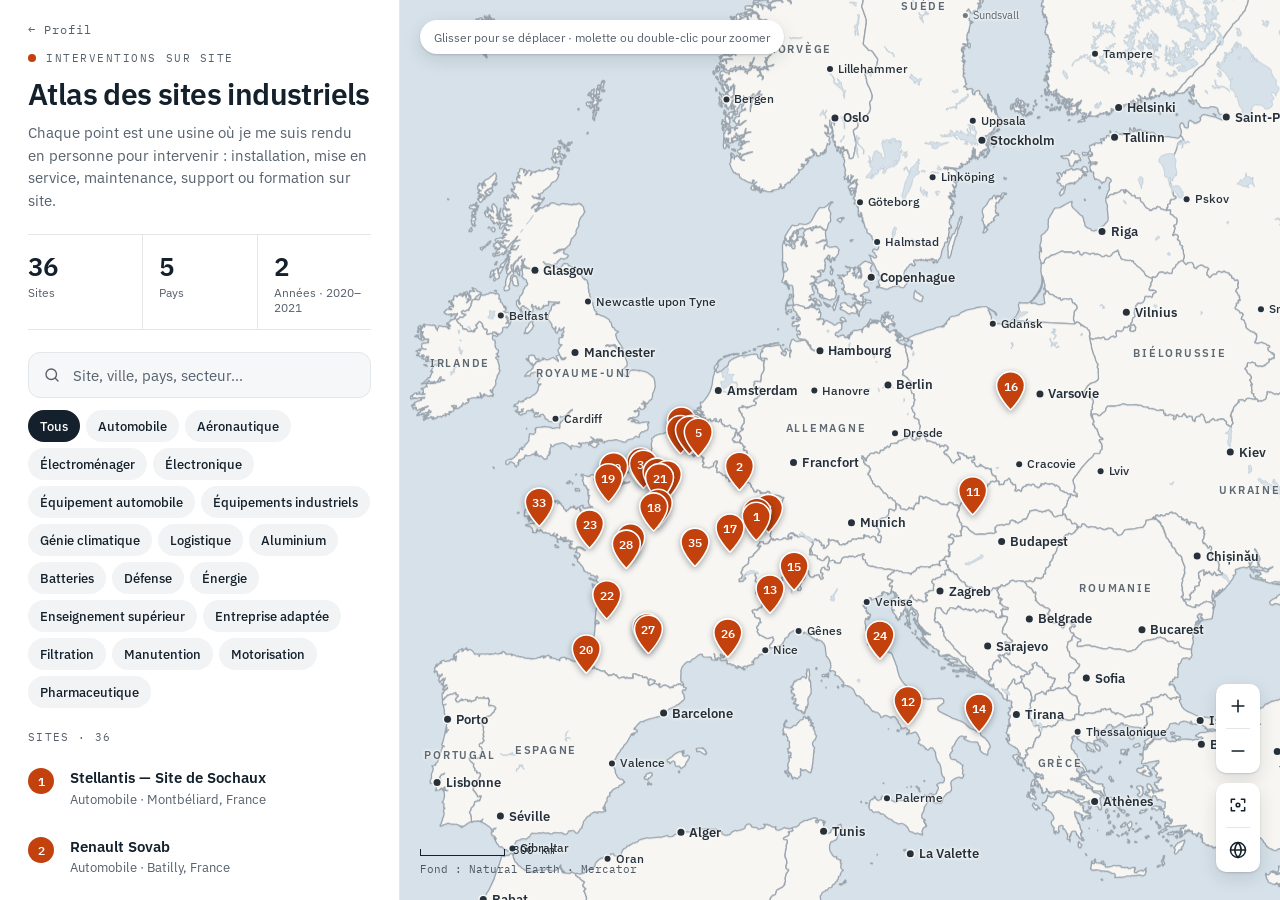
==== atlas.html @ 8c4d852d "Portfolio : profil, atlas des sites industriels et programmes rétro Co-Authored-By: Claude Opus 5.5 " ====
<!doctype html>
<html lang="fr">
<head>
<meta charset="utf-8">
<meta name="viewport" content="width=device-width, initial-scale=1">
<title>Atlas des sites industriels</title>
<link rel="preconnect" href="https://fonts.googleapis.com">
<link href="https://fonts.googleapis.com/css2?family=IBM+Plex+Mono:wght@400;500;600&family=IBM+Plex+Sans:wght@400;500;600;700&display=swap" rel="stylesheet">
<link rel="stylesheet" href="app/style.css">
</head>
<body>
<div class="atlas">

  <aside class="panel" id="panel">
    <section id="view-list">
      <div class="head">
        <a class="back mono" href="index.html">← Profil</a>
        <div class="kicker mono"><span class="dot"></span><span>Interventions sur site</span></div>
        <h1>Atlas des sites industriels</h1>
        <p class="sub" id="profile"></p>
        <div class="stats">
          <div><b id="st-sites">0</b><span>Sites</span></div>
          <div><b id="st-countries">0</b><span>Pays</span></div>
          <div><b id="st-years">—</b><span id="st-years-label">Années</span></div>
        </div>
        <div class="search">
          <label for="q" class="sr">Rechercher un site</label>
          <svg width="18" height="18" viewBox="0 0 24 24" fill="none" stroke="currentColor" stroke-width="1.8" stroke-linecap="round" aria-hidden="true"><circle cx="11" cy="11" r="7"/><path d="M20 20l-3.6-3.6"/></svg>
          <input id="q" type="search" placeholder="Site, ville, pays, secteur…" autocomplete="off">
        </div>
        <div class="chips" id="chips"></div>
      </div>
      <div class="list">
        <div class="list-label mono" id="list-label"></div>
        <div id="list"></div>
        <div class="empty" id="empty" hidden>
          <span>Aucun site ne correspond</span>
          <button class="linkbtn" id="clear" type="button">Réinitialiser les filtres</button>
        </div>
      </div>
    </section>
    <section id="view-detail" hidden></section>
  </aside>

  <div class="map" id="map">
    <div class="layer" id="layer">
      <img id="img-base" alt="Carte de l’Europe" draggable="false">
      <img id="img-reg" src="carte/regions.svg" alt="" draggable="false">
      <img id="img-sub" src="carte/subregions.svg" alt="" draggable="false">
    </div>
    <div class="labels" id="labels"></div>
    <div class="pins" id="pins"></div>
    <div class="tip" id="tip" hidden><b></b><span></span></div>

    <div class="hint">Glisser pour se déplacer · molette ou double-clic pour zoomer</div>

    <div class="controls">
      <div class="group">
        <button class="ctl" id="zin" type="button" aria-label="Zoomer" title="Zoomer"><svg width="20" height="20" viewBox="0 0 24 24" fill="none" stroke="currentColor" stroke-width="1.9" stroke-linecap="round" aria-hidden="true"><path d="M12 5v14M5 12h14"/></svg></button>
        <span class="sep"></span>
        <button class="ctl" id="zout" type="button" aria-label="Dézoomer" title="Dézoomer"><svg width="20" height="20" viewBox="0 0 24 24" fill="none" stroke="currentColor" stroke-width="1.9" stroke-linecap="round" aria-hidden="true"><path d="M5 12h14"/></svg></button>
      </div>
      <div class="group">
        <button class="ctl" id="fit" type="button" aria-label="Cadrer sur tous les sites" title="Cadrer sur les sites"><svg width="20" height="20" viewBox="0 0 24 24" fill="none" stroke="currentColor" stroke-width="1.8" stroke-linecap="round" stroke-linejoin="round" aria-hidden="true"><path d="M4 9V5h4M16 5h4v4M20 15v4h-4M8 19H4v-4"/><circle cx="12" cy="12" r="2.2"/></svg></button>
        <span class="sep"></span>
        <button class="ctl" id="europe" type="button" aria-label="Vue Europe" title="Vue Europe"><svg width="20" height="20" viewBox="0 0 24 24" fill="none" stroke="currentColor" stroke-width="1.8" stroke-linecap="round" stroke-linejoin="round" aria-hidden="true"><circle cx="12" cy="12" r="9"/><path d="M3 12h18"/><path d="M12 3c2.5 2.6 3.8 5.6 3.8 9s-1.3 6.4-3.8 9c-2.5-2.6-3.8-5.6-3.8-9S9.5 5.6 12 3z"/></svg></button>
      </div>
    </div>

    <div class="scale">
      <div class="bar"><span id="scale-bar"></span><span class="mono" id="scale-label"></span></div>
      <span class="mono src">Fond : Natural Earth · Mercator</span>
    </div>
  </div>
</div>

<script src="mes-sites.js"></script>
<script src="donnees/lieux.js"></script>
<script src="app/app.js"></script>
</body>
</html>
---- app/style.css ----
/* Atlas des sites industriels — styles */
:root {
  --accent: #C2410C;
  --page: #EEF0F2; --panel: #FFFFFF; --ink: #14202B; --muted: #56616D; --line: #E4E7EA;
  --chip: #F1F3F5; --input: #F6F7F8; --ctl: #FFFFFF; --card: #FFFFFF;
  --shadow: 0 1px 2px rgba(20,32,43,.16), 0 6px 18px rgba(20,32,43,.12);
  --sea: #D6E1E9; --label: #5E6974; --label-sea: #4E5965; --city: #26313C; --region: #6E7883;
  --halo: #F7F6F3; --sel: #14202B; --sel-num: #FFFFFF;
  --hover: rgba(120,130,140,.10); --hover-strong: rgba(120,130,140,.16);
}
:root[data-theme="dark"] {
  --page: #0B1117; --panel: #10171E; --ink: #E9EDF1; --muted: #9AA6B2; --line: #222D38;
  --chip: #1A232D; --input: #151D25; --ctl: #18212A; --card: #18212A;
  --shadow: 0 1px 2px rgba(0,0,0,.5), 0 6px 18px rgba(0,0,0,.4);
  --sea: #0E151C; --label: #97A3AF; --label-sea: #8794A1; --city: #C9D1D9; --region: #7C8996;
  --halo: #1B232C; --sel: #F2F4F6; --sel-num: #10171E;
}

* { box-sizing: border-box; }
[hidden] { display: none !important; }
html, body { margin: 0; height: 100%; }
body {
  font-family: 'IBM Plex Sans', system-ui, -apple-system, 'Segoe UI', sans-serif;
  background: var(--page); color: var(--ink); -webkit-font-smoothing: antialiased;
}
.mono { font-family: 'IBM Plex Mono', ui-monospace, 'SFMono-Regular', Menlo, monospace; }
.sr { position: absolute; width: 1px; height: 1px; overflow: hidden; clip: rect(0 0 0 0); white-space: nowrap; }
button { font: inherit; color: inherit; background: none; border: 0; margin: 0; padding: 0; cursor: pointer; text-align: left; }
button:focus-visible, a:focus-visible, input:focus-visible { outline: 2px solid #2563EB; outline-offset: 2px; }

.atlas { display: flex; height: 100vh; }

/* ---------- Panneau ---------- */
.panel { flex: 0 0 400px; max-width: 420px; height: 100%; overflow-y: auto; background: var(--panel); border-right: 1px solid var(--line); scrollbar-width: thin; }
.head { padding: 36px 28px 22px; display: flex; flex-direction: column; gap: 22px; }
.kicker { display: flex; align-items: center; gap: 10px; font-size: 11px; letter-spacing: .14em; text-transform: uppercase; color: var(--muted); }
.kicker .dot { width: 8px; height: 8px; border-radius: 50%; background: var(--accent); }
.back { align-self: flex-start; margin: -14px 0 -8px; font-size: 12px; letter-spacing: .08em; color: var(--muted); text-decoration: none; transition: color .15s; }
.back:hover { color: var(--ink); }
h1 { margin: -10px 0 0; font-size: 30px; line-height: 1.1; font-weight: 600; letter-spacing: -.02em; text-wrap: balance; }
.sub { margin: -10px 0 0; font-size: 15px; line-height: 1.5; color: var(--muted); }
.stats { display: grid; grid-template-columns: repeat(3, minmax(0, 1fr)); border-top: 1px solid var(--line); border-bottom: 1px solid var(--line); }
.stats > div { display: flex; flex-direction: column; gap: 2px; padding: 14px 0 14px 16px; border-left: 1px solid var(--line); }
.stats > div:first-child { padding-left: 0; border-left: 0; }
.stats > div[hidden] + div { border-left: 1px solid var(--line); }
.stats b { font-size: 26px; font-weight: 600; letter-spacing: -.02em; font-variant-numeric: tabular-nums; }
.stats span { font-size: 12px; color: var(--muted); }
.search { display: flex; align-items: center; gap: 10px; height: 46px; padding: 0 14px; border-radius: 12px; background: var(--input); border: 1px solid var(--line); color: var(--muted); }
.search input { flex: 1; min-width: 0; height: 100%; border: 0; outline: none; background: transparent; font: inherit; font-size: 15px; color: var(--ink); }
.search input::placeholder { color: var(--muted); }
.chips { display: flex; flex-wrap: wrap; gap: 6px; margin-top: -10px; }
.chip { height: 32px; padding: 0 12px; border-radius: 999px; font-size: 13px; font-weight: 500; background: var(--chip); color: var(--ink); transition: background-color .15s, color .15s; }
.chip[aria-pressed="true"] { background: var(--ink); color: var(--panel); }

.list { padding: 0 12px 28px; display: flex; flex-direction: column; gap: 2px; }
.list-label { padding: 0 16px 8px; font-size: 11px; letter-spacing: .12em; text-transform: uppercase; color: var(--muted); }
.row { width: 100%; display: grid; grid-template-columns: 28px minmax(0, 1fr) auto; gap: 14px; align-items: start; padding: 14px 16px; border-radius: 12px; transition: background-color .15s; }
.row:hover, .row.hot { background: var(--hover); }
.num { width: 26px; height: 26px; border-radius: 50%; display: flex; align-items: center; justify-content: center; font-size: 12px; font-weight: 600; background: var(--accent); color: #fff; }
.row-main { display: flex; flex-direction: column; gap: 3px; min-width: 0; }
.row-name { font-size: 15px; font-weight: 600; line-height: 1.3; }
.row-meta { font-size: 13px; line-height: 1.4; color: var(--muted); }
.row-period { font-size: 12px; line-height: 20px; color: var(--muted); white-space: nowrap; }
.empty { padding: 28px 16px; display: flex; flex-direction: column; gap: 10px; align-items: flex-start; font-weight: 600; }
.linkbtn { font-size: 14px; font-weight: 500; text-decoration: underline; text-underline-offset: 3px; min-height: 36px; }

/* ---------- Fiche ---------- */
.rise { animation: rise .28s cubic-bezier(.2,.7,.2,1); }
@keyframes rise { from { opacity: 0; transform: translateY(6px); } to { opacity: 1; transform: none; } }
.d-bar { position: sticky; top: 0; z-index: 2; display: flex; align-items: center; justify-content: space-between; gap: 8px; padding: 14px 16px; background: var(--panel); border-bottom: 1px solid var(--line); }
.ghost { height: 40px; min-width: 40px; padding: 0 12px; border-radius: 10px; display: inline-flex; align-items: center; justify-content: center; gap: 8px; font-size: 14px; font-weight: 500; transition: background-color .15s; }
.ghost:hover { background: var(--hover-strong); }
.d-nav { display: flex; align-items: center; gap: 2px; }
.d-nav .ghost { padding: 0; }
.d-pos { min-width: 44px; text-align: center; font-size: 12px; color: var(--muted); }
.d-head { padding: 28px 28px 8px; display: flex; flex-direction: column; gap: 14px; }
.d-tags { display: flex; align-items: center; gap: 10px; flex-wrap: wrap; }
.d-tags .num { width: 28px; height: 28px; }
.tag { height: 28px; padding: 0 12px; border-radius: 999px; display: flex; align-items: center; font-size: 13px; font-weight: 500; background: var(--chip); }
h2 { margin: 0; font-size: 28px; line-height: 1.15; font-weight: 600; letter-spacing: -.02em; text-wrap: balance; }
.d-place { display: flex; align-items: center; gap: 8px; font-size: 15px; color: var(--muted); }
.d-actions { display: flex; flex-wrap: wrap; gap: 10px; padding-top: 6px; }
.btn { height: 44px; padding: 0 18px; border-radius: 10px; display: inline-flex; align-items: center; gap: 8px; font-size: 14px; font-weight: 600; text-decoration: none; background: var(--accent); color: #fff; transition: filter .15s; }
.btn:hover { filter: brightness(1.08); }
.btn-2 { height: 44px; padding: 0 16px; border-radius: 10px; display: inline-flex; align-items: center; gap: 8px; font-size: 14px; font-weight: 600; border: 1px solid var(--line); transition: background-color .15s; }
.btn-2:hover { background: var(--hover-strong); }
.facts { margin: 20px 28px 0; display: grid; grid-template-columns: repeat(2, minmax(0, 1fr)); gap: 18px 20px; padding: 20px 0; border-top: 1px solid var(--line); border-bottom: 1px solid var(--line); }
.fact { display: flex; flex-direction: column; gap: 4px; min-width: 0; }
.k { font-size: 11px; letter-spacing: .1em; text-transform: uppercase; color: var(--muted); }
.v { font-size: 15px; line-height: 1.4; overflow-wrap: anywhere; }
.d-sec { padding: 24px 28px 0; display: flex; flex-direction: column; gap: 10px; }
.d-sec p { margin: 0; font-size: 15px; line-height: 1.65; white-space: pre-line; text-wrap: pretty; }
.lx { text-decoration: underline dotted; text-decoration-color: color-mix(in srgb, var(--accent) 70%, transparent); text-underline-offset: 3px; text-decoration-thickness: 1.5px; }
.lexique dl { margin: 0; display: flex; flex-direction: column; gap: 10px; padding: 14px 16px; border-radius: 12px; background: var(--chip); }
.lexique dl > div { display: flex; flex-direction: column; gap: 2px; }
.lexique dt { font-size: 13.5px; font-weight: 600; }
.lexique dd { margin: 0; font-size: 13.5px; line-height: 1.5; color: var(--muted); }
.d-video { align-self: flex-start; margin-top: 4px; text-decoration: none; color: var(--ink); }
.d-video svg { color: var(--accent); }
.lx-video { display: inline-flex; align-items: center; gap: 4px; color: var(--accent); font-weight: 500; text-decoration: none; white-space: nowrap; }
.lx-video:hover { text-decoration: underline; text-underline-offset: 3px; }
.lx-video svg { width: 13px; height: 13px; }
.xrow { display: grid; grid-template-columns: minmax(0, 2fr) minmax(0, 3fr); gap: 16px; padding: 10px 0; border-bottom: 1px solid var(--line); font-size: 14px; line-height: 1.45; }
.xrow span:first-child { color: var(--muted); }
.notes { margin: 24px 28px 0; padding: 16px 18px; border-radius: 12px; background: var(--chip); display: flex; flex-direction: column; gap: 8px; }
.notes p { margin: 0; font-size: 14px; line-height: 1.6; white-space: pre-line; }
.coords { padding: 24px 28px 32px; font-size: 12px; color: var(--muted); }

/* ---------- Carte ---------- */
.map { flex: 1 1 auto; min-width: 0; height: 100%; position: relative; overflow: hidden; background: var(--sea); touch-action: none; cursor: grab; user-select: none; -webkit-user-select: none; }
.map.dragging { cursor: grabbing; }
.layer { position: absolute; left: 0; top: 0; transform-origin: 0 0; will-change: transform; pointer-events: none; }
.layer img { position: absolute; inset: 0; width: 100%; height: 100%; max-width: none; transition: opacity .35s ease; }
.labels, .pins { position: absolute; inset: 0; pointer-events: none; }
.pins { isolation: isolate; }

.lbl { position: absolute; left: 0; top: 0; white-space: nowrap; will-change: transform; animation: fadein .25s ease both;
  text-shadow: 0 0 2px var(--halo), 0 0 3px var(--halo), 0 0 4px var(--halo); }
@keyframes fadein { from { opacity: 0; } to { opacity: 1; } }
.lbl > span { display: block; }
.lbl.country > span { transform: translate(-50%, -50%); font-size: 11px; font-weight: 600; letter-spacing: .16em; text-transform: uppercase; color: var(--label); }
.lbl.region > span { transform: translate(-50%, -50%); font-size: 10.5px; letter-spacing: .12em; text-transform: uppercase; color: var(--region); }
.lbl.dept > span { transform: translate(-50%, -50%); font-size: 11px; letter-spacing: .02em; color: var(--region); }
.lbl.city > span { display: flex; align-items: center; gap: 5px; transform: translate(-3.5px, -50%); color: var(--muted); font-size: 11px; }
.lbl.city i { flex: none; width: 5px; height: 5px; border-radius: 50%; background: var(--region); box-shadow: 0 0 0 1.5px var(--halo); }
.lbl.city.mid > span { transform: translate(-3px, -50%); color: var(--city); font-size: 12px; font-weight: 500; }
.lbl.city.mid i { width: 6px; height: 6px; background: var(--city); }
.lbl.city.big > span { transform: translate(-3.5px, -50%); color: var(--city); font-size: 13px; font-weight: 600; }
.lbl.city.big i { width: 7px; height: 7px; background: var(--city); }

.pin { position: absolute; left: 0; top: 0; width: 0; height: 0; pointer-events: auto; will-change: transform; }
.pin.off { opacity: .22; pointer-events: none; }
.pin button { position: absolute; left: 0; top: 0; width: 30px; height: 40px; transform: translate(-50%, -100%); transform-origin: 50% 100%; transition: transform .18s ease; }
.pin button:hover, .pin.hot button { transform: translate(-50%, -100%) scale(1.16); }
.pin.sel button { transform: translate(-50%, -100%) scale(1.3); }
.pin svg { display: block; overflow: visible; filter: drop-shadow(0 2px 3px rgba(10,20,30,.35)); }
.pin path { fill: var(--accent); stroke: #fff; stroke-width: 1.6; }
.pin.sel path { fill: var(--sel); }
.pin .n { position: absolute; left: 0; top: 0; width: 30px; height: 29px; display: flex; align-items: center; justify-content: center; font-size: 12px; font-weight: 600; color: #fff; }
.pin.sel .n { color: var(--sel-num); }
.ring { position: absolute; left: 0; top: 0; width: 20px; height: 20px; border-radius: 50%; background: var(--sel); pointer-events: none; animation: pulse 1.9s ease-out infinite; }
@keyframes pulse { 0% { transform: translate(-50%, -50%) scale(.35); opacity: .65; } 100% { transform: translate(-50%, -50%) scale(2.6); opacity: 0; } }

.tip { position: absolute; left: 0; top: 0; z-index: 20; pointer-events: none; display: flex; flex-direction: column; gap: 3px; padding: 10px 14px; border-radius: 10px; white-space: nowrap; background: var(--card); color: var(--ink); box-shadow: var(--shadow); }
.tip b { font-size: 14px; font-weight: 600; }
.tip span { font-size: 12px; color: var(--muted); }

.hint { position: absolute; left: 20px; top: 20px; z-index: 30; pointer-events: none; display: flex; align-items: center; height: 34px; padding: 0 14px; border-radius: 999px; font-size: 12px; background: var(--ctl); color: var(--muted); box-shadow: var(--shadow); }
.controls { position: absolute; right: 20px; bottom: 28px; z-index: 30; display: flex; flex-direction: column; gap: 10px; }
.group { display: flex; flex-direction: column; border-radius: 10px; overflow: hidden; background: var(--ctl); color: var(--ink); box-shadow: var(--shadow); }
.ctl { width: 44px; height: 44px; display: flex; align-items: center; justify-content: center; transition: background-color .15s; }
.ctl:hover { background: var(--hover-strong); }
.sep { height: 1px; margin: 0 10px; background: var(--line); }
.scale { position: absolute; left: 20px; bottom: 24px; z-index: 30; pointer-events: none; display: flex; flex-direction: column; gap: 6px; }
.scale .bar { display: flex; align-items: flex-end; gap: 8px; font-size: 11px; line-height: 1; }
#scale-bar { height: 7px; border: 1.5px solid var(--ink); border-top: 0; transition: width .2s ease; }
.scale .src { font-size: 11px; color: var(--label-sea); }

@media (max-width: 860px) {
  .atlas { flex-direction: column; height: auto; }
  .map { order: 1; flex: none; height: 62vh; }
  .panel { order: 2; flex: none; max-width: none; height: auto; overflow: visible; border-right: 0; }
  .hint { display: none; }
}
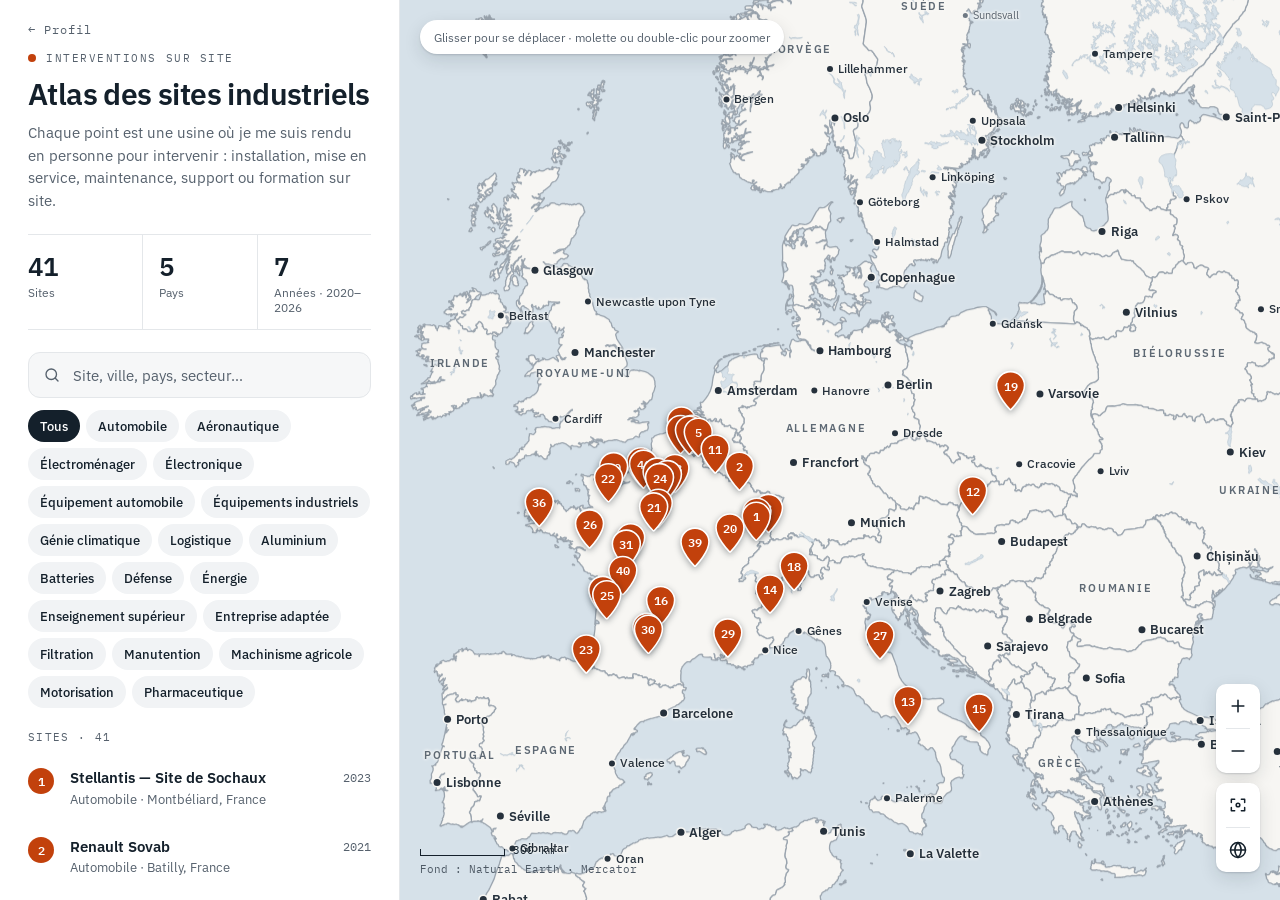
==== commit 12924bcc: "Site : Ajout de la mesure d'audience Umami Co-Authored-By: Claude Opus 5.5 <noreply@anthropic.com>" ====
--- a/atlas.html
+++ b/atlas.html
@@ -7,6 +7,7 @@
 <link rel="preconnect" href="https://fonts.googleapis.com">
 <link href="https://fonts.googleapis.com/css2?family=IBM+Plex+Mono:wght@400;500;600&family=IBM+Plex+Sans:wght@400;500;600;700&display=swap" rel="stylesheet">
 <link rel="stylesheet" href="app/style.css">
+<script defer src="https://cloud.umami.is/script.js" data-website-id="8e65f75b-255d-424b-96f4-58a2786dcbf4" data-domains="0xvaldk.github.io"></script>
 </head>
 <body>
 <div class="atlas">
